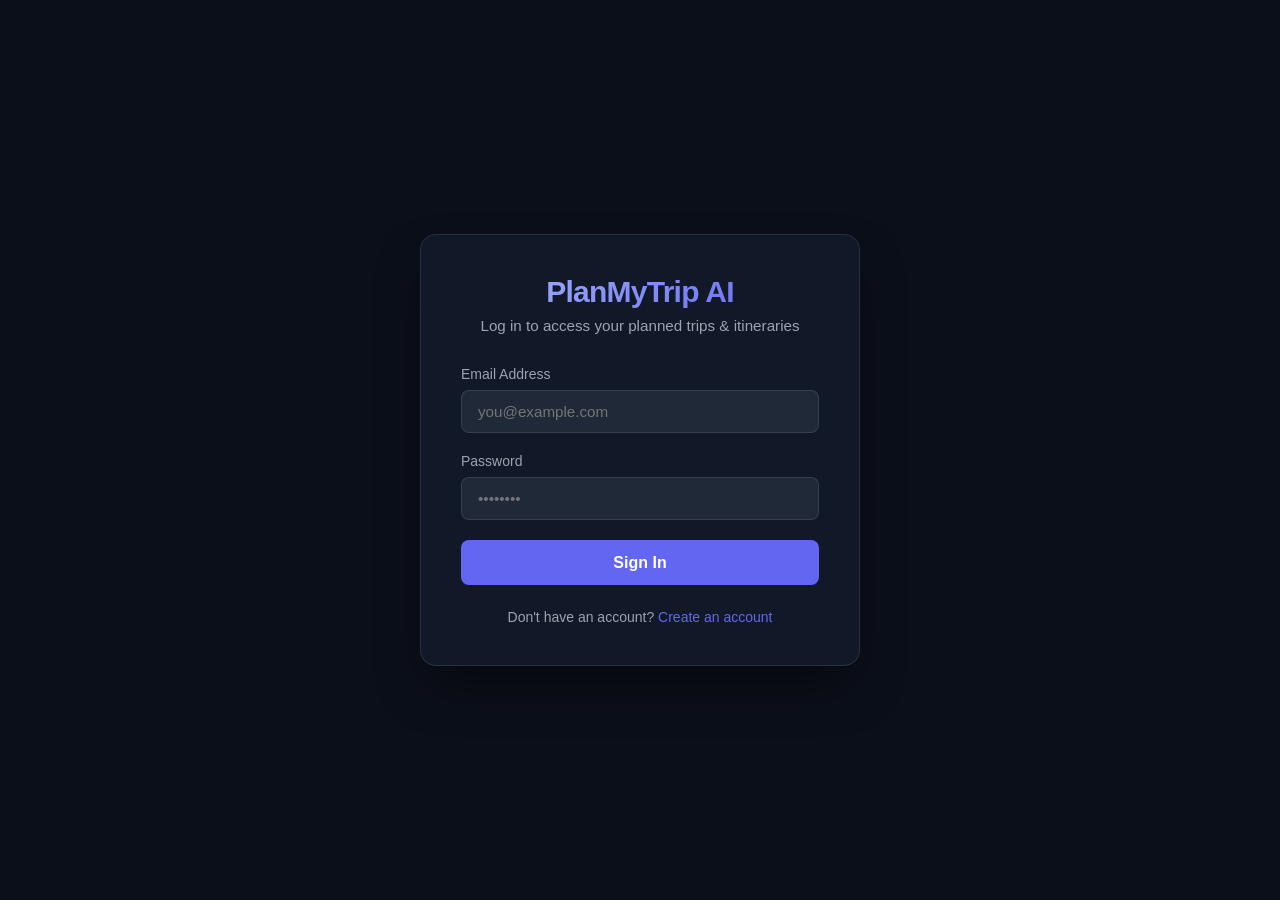
==== frontend/index.html @ e87786c7 "feat: add complete PlanMyTrip AI full stack application (FastAPI backend, multi-agent LangGraph work" ====
<!DOCTYPE html>
<html lang="en">
<head>
  <meta charset="UTF-8">
  <meta name="viewport" content="width=device-width, initial-scale=1.0">
  <title>PlanMyTrip AI — Multi-Agent Travel Planner</title>
  <link rel="stylesheet" href="style.css">
</head>
<body>
  <div class="app-layout">
    <aside class="sidebar">
      <div class="sidebar-header">
        <h2>PlanMyTrip AI</h2>
        <button id="new-trip-btn" class="btn-secondary">+ New Trip</button>
      </div>

      <div id="trips-list" class="trips-list">
      </div>

      <div class="sidebar-footer">
        <span id="user-display" class="user-badge">Loading...</span>
        <button id="logout-btn" class="btn-secondary" style="font-size: 0.75rem;">Logout</button>
      </div>
    </aside>

    <main class="main-content">
      <header style="padding: 1rem 2rem; border-bottom: 1px solid var(--border-color); display: flex; align-items: center; justify-content: space-between;">
        <h3 id="active-trip-title" style="font-size: 1.1rem; font-weight: 600;">Select or create a trip</h3>
        <span style="font-size: 0.85rem; color: var(--text-muted);">Autonomous Multi-Agent Mode</span>
      </header>

      <div id="chat-messages" class="chat-container">
        <div class="message-card message-agent">
          Welcome to <strong>PlanMyTrip AI</strong>. Select a trip from the sidebar or click <strong>+ New Trip</strong> to start planning.
        </div>
      </div>

      <div id="hitl-panel" class="hitl-panel" style="display: none;">
        <div class="hitl-info">
          <h4>Human-in-the-Loop Review Required</h4>
          <p>Review the generated flight, hotel, and activity options above. Click a card to switch choices, or approve the proposal to synthesize the final plan.</p>
        </div>
        <div class="hitl-actions">
          <button id="hitl-approve-btn" class="btn-success">Approve Plan</button>
        </div>
      </div>

      <div class="chat-input-area">
        <input type="text" id="chat-input" placeholder="e.g. Plan a 4-day trip to Paris under $1200 with cultural sights..." autocomplete="off">
        <button id="chat-send-btn" class="btn-primary" style="width: auto;">Send</button>
      </div>
    </main>
  </div>

  <script src="trips.js"></script>
  <script src="app.js"></script>
</body>
</html>
---- frontend/style.css ----
:root {
  --bg-primary: #0b0f19;
  --bg-surface: #111827;
  --bg-elevated: #1f2937;
  --bg-card: rgba(31, 41, 55, 0.7);
  --border-color: rgba(255, 255, 255, 0.1);
  --border-highlight: rgba(99, 102, 241, 0.4);
  --text-primary: #f9fafb;
  --text-secondary: #9ca3af;
  --text-muted: #6b7280;
  --accent-primary: #6366f1;
  --accent-primary-hover: #4f46e5;
  --accent-success: #10b981;
  --accent-warning: #f59e0b;
  --accent-danger: #ef4444;
  --font-sans: -apple-system, BlinkMacSystemFont, "Segoe UI", Roboto, Oxygen, Ubuntu, Cantarell, sans-serif;
}

* {
  box-sizing: border-box;
  margin: 0;
  padding: 0;
}

body {
  font-family: var(--font-sans);
  background-color: var(--bg-primary);
  color: var(--text-primary);
  min-height: 100vh;
  display: flex;
  overflow-x: hidden;
}

a {
  color: var(--accent-primary);
  text-decoration: none;
}

a:hover {
  text-decoration: underline;
}

.auth-container {
  width: 100%;
  max-width: 440px;
  margin: auto;
  padding: 2.5rem;
  background: var(--bg-surface);
  border: 1px solid var(--border-color);
  border-radius: 16px;
  box-shadow: 0 25px 50px -12px rgba(0, 0, 0, 0.5);
}

.auth-header {
  text-align: center;
  margin-bottom: 2rem;
}

.auth-header h1 {
  font-size: 1.875rem;
  font-weight: 700;
  letter-spacing: -0.025em;
  background: linear-gradient(135deg, #a5b4fc, #6366f1);
  -webkit-background-clip: text;
  -webkit-text-fill-color: transparent;
  margin-bottom: 0.5rem;
}

.auth-header p {
  color: var(--text-secondary);
  font-size: 0.95rem;
}

.form-group {
  margin-bottom: 1.25rem;
}

.form-group label {
  display: block;
  font-size: 0.875rem;
  font-weight: 500;
  margin-bottom: 0.5rem;
  color: var(--text-secondary);
}

.form-input {
  width: 100%;
  padding: 0.75rem 1rem;
  background: var(--bg-elevated);
  border: 1px solid var(--border-color);
  border-radius: 8px;
  color: var(--text-primary);
  font-size: 0.95rem;
  transition: all 0.2s;
}

.form-input:focus {
  outline: none;
  border-color: var(--accent-primary);
  box-shadow: 0 0 0 3px rgba(99, 102, 241, 0.25);
}

.btn-primary {
  width: 100%;
  padding: 0.85rem 1.5rem;
  background: var(--accent-primary);
  color: white;
  border: none;
  border-radius: 8px;
  font-size: 1rem;
  font-weight: 600;
  cursor: pointer;
  transition: background 0.2s, transform 0.1s;
}

.btn-primary:hover {
  background: var(--accent-primary-hover);
}

.btn-primary:active {
  transform: scale(0.99);
}

.btn-secondary {
  padding: 0.5rem 1rem;
  background: var(--bg-elevated);
  color: var(--text-primary);
  border: 1px solid var(--border-color);
  border-radius: 6px;
  font-size: 0.875rem;
  font-weight: 500;
  cursor: pointer;
  transition: background 0.2s;
}

.btn-secondary:hover {
  background: rgba(255, 255, 255, 0.1);
}

.btn-success {
  background: var(--accent-success);
  color: white;
  border: none;
  padding: 0.65rem 1.25rem;
  border-radius: 8px;
  font-weight: 600;
  cursor: pointer;
}

.btn-success:hover {
  filter: brightness(1.1);
}

.auth-footer {
  margin-top: 1.5rem;
  text-align: center;
  font-size: 0.875rem;
  color: var(--text-secondary);
}

.error-banner {
  background: rgba(239, 68, 68, 0.15);
  border: 1px solid var(--accent-danger);
  color: #fca5a5;
  padding: 0.75rem 1rem;
  border-radius: 8px;
  font-size: 0.875rem;
  margin-bottom: 1.25rem;
  display: none;
}

.app-layout {
  display: flex;
  width: 100vw;
  height: 100vh;
  overflow: hidden;
}

.sidebar {
  width: 300px;
  background: var(--bg-surface);
  border-right: 1px solid var(--border-color);
  display: flex;
  flex-direction: column;
}

.sidebar-header {
  padding: 1.25rem;
  border-bottom: 1px solid var(--border-color);
  display: flex;
  align-items: center;
  justify-content: space-between;
}

.sidebar-header h2 {
  font-size: 1.2rem;
  font-weight: 700;
  background: linear-gradient(135deg, #a5b4fc, #6366f1);
  -webkit-background-clip: text;
  -webkit-text-fill-color: transparent;
}

.trips-list {
  flex: 1;
  overflow-y: auto;
  padding: 1rem;
  display: flex;
  flex-direction: column;
  gap: 0.5rem;
}

.trip-item {
  padding: 0.85rem 1rem;
  background: var(--bg-elevated);
  border: 1px solid var(--border-color);
  border-radius: 10px;
  cursor: pointer;
  transition: all 0.2s;
}

.trip-item:hover, .trip-item.active {
  border-color: var(--accent-primary);
  background: rgba(99, 102, 241, 0.15);
}

.trip-item-title {
  font-weight: 600;
  font-size: 0.95rem;
  margin-bottom: 0.25rem;
}

.trip-item-meta {
  font-size: 0.8rem;
  color: var(--text-secondary);
}

.sidebar-footer {
  padding: 1rem;
  border-top: 1px solid var(--border-color);
  display: flex;
  align-items: center;
  justify-content: space-between;
}

.user-badge {
  font-size: 0.85rem;
  color: var(--text-secondary);
  white-space: nowrap;
  overflow: hidden;
  text-overflow: ellipsis;
  max-width: 180px;
}

.main-content {
  flex: 1;
  display: flex;
  flex-direction: column;
  background: var(--bg-primary);
  position: relative;
}

.chat-container {
  flex: 1;
  overflow-y: auto;
  padding: 2rem;
  display: flex;
  flex-direction: column;
  gap: 1.5rem;
  scroll-behavior: smooth;
}

.message-card {
  max-width: 80%;
  padding: 1.25rem 1.5rem;
  border-radius: 14px;
  font-size: 0.95rem;
  line-height: 1.6;
}

.message-user {
  align-self: flex-end;
  background: var(--accent-primary);
  color: white;
  border-bottom-right-radius: 4px;
}

.message-agent {
  align-self: flex-start;
  background: var(--bg-surface);
  border: 1px solid var(--border-color);
  color: var(--text-primary);
  border-bottom-left-radius: 4px;
}

.options-grid {
  display: grid;
  grid-template-columns: repeat(auto-fit, minmax(280px, 1fr));
  gap: 1rem;
  margin-top: 1rem;
  width: 100%;
}

.option-card {
  background: var(--bg-elevated);
  border: 1px solid var(--border-color);
  border-radius: 12px;
  padding: 1.25rem;
  display: flex;
  flex-direction: column;
  justify-content: space-between;
  transition: transform 0.2s, border-color 0.2s;
}

.option-card:hover {
  border-color: var(--accent-primary);
  transform: translateY(-2px);
}

.option-title {
  font-size: 1.1rem;
  font-weight: 700;
  margin-bottom: 0.5rem;
}

.option-price {
  font-size: 1.25rem;
  font-weight: 800;
  color: var(--accent-success);
  margin-bottom: 0.5rem;
}

.option-meta {
  font-size: 0.85rem;
  color: var(--text-secondary);
  margin-bottom: 1rem;
  line-height: 1.4;
}

.option-badge {
  display: inline-block;
  font-size: 0.75rem;
  font-weight: 600;
  padding: 0.25rem 0.5rem;
  border-radius: 6px;
  background: rgba(99, 102, 241, 0.2);
  color: #a5b4fc;
  margin-bottom: 0.75rem;
}

.hitl-panel {
  background: rgba(17, 24, 39, 0.95);
  border-top: 2px solid var(--accent-warning);
  padding: 1.5rem 2rem;
  display: flex;
  align-items: center;
  justify-content: space-between;
  gap: 1rem;
}

.hitl-info h4 {
  font-size: 1rem;
  color: var(--accent-warning);
  margin-bottom: 0.25rem;
}

.hitl-info p {
  font-size: 0.875rem;
  color: var(--text-secondary);
}

.hitl-actions {
  display: flex;
  gap: 0.75rem;
}

.chat-input-area {
  padding: 1.25rem 2rem;
  background: var(--bg-surface);
  border-top: 1px solid var(--border-color);
  display: flex;
  gap: 0.75rem;
}

.chat-input-area input {
  flex: 1;
  padding: 0.85rem 1.25rem;
  background: var(--bg-elevated);
  border: 1px solid var(--border-color);
  border-radius: 10px;
  color: var(--text-primary);
  font-size: 1rem;
}

.chat-input-area input:focus {
  outline: none;
  border-color: var(--accent-primary);
}

.chat-input-area button {
  padding: 0.85rem 1.75rem;
}

.markdown-body pre {
  background: var(--bg-primary);
  padding: 1rem;
  border-radius: 8px;
  overflow-x: auto;
  margin: 0.75rem 0;
  font-family: monospace;
}

.markdown-body ul, .markdown-body ol {
  padding-left: 1.5rem;
  margin: 0.5rem 0;
}
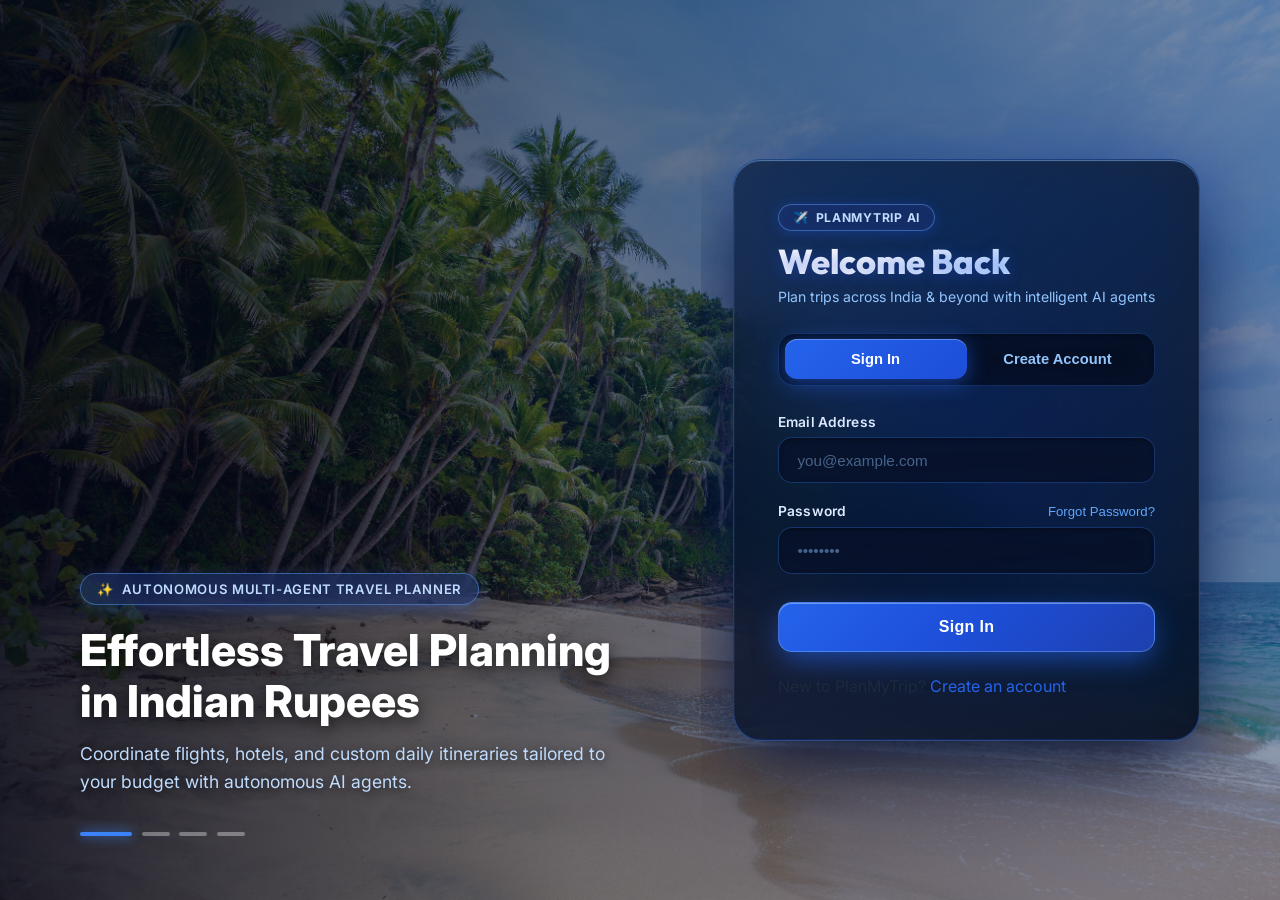
==== commit 19a8d4fa: "Your commit message" ====
--- a/frontend/index.html
+++ b/frontend/index.html
@@ -3,53 +3,324 @@
 <head>
   <meta charset="UTF-8">
   <meta name="viewport" content="width=device-width, initial-scale=1.0">
-  <title>PlanMyTrip AI — Multi-Agent Travel Planner</title>
-  <link rel="stylesheet" href="style.css">
+  <title>PlanMyTrip AI — Multi-Agent Travel Concierge</title>
+  <link rel="preconnect" href="https://fonts.googleapis.com">
+  <link rel="preconnect" href="https://fonts.gstatic.com" crossorigin>
+  <link href="https://fonts.googleapis.com/css2?family=Inter:wght@400;500;600;700&family=Outfit:wght@500;600;700;800&display=swap" rel="stylesheet">
+  <link rel="stylesheet" href="style.css?v=20261004_v6">
 </head>
 <body>
   <div class="app-layout">
     <aside class="sidebar">
-      <div class="sidebar-header">
-        <h2>PlanMyTrip AI</h2>
-        <button id="new-trip-btn" class="btn-secondary">+ New Trip</button>
-      </div>
+      <div class="sidebar-brand">
+        <div class="brand-logo-badge">
+          <svg width="24" height="24" viewBox="0 0 24 24" fill="none" xmlns="http://www.w3.org/2000/svg">
+            <path d="M12 2L14.8 9.2L22 12L14.8 14.8L12 22L9.2 14.8L2 12L9.2 9.2L12 2Z" fill="#38bdf8"/>
+            <circle cx="12" cy="12" r="2.5" fill="#ffffff"/>
+          </svg>
+        </div>
+        <div class="brand-text-block">
+          <div class="brand-title">PlanMyTrip AI</div>
+          <div class="brand-tagline">Your AI Travel Concierge</div>
+        </div>
+      </div>
+
+      <div class="sidebar-action-wrap">
+        <button id="new-trip-btn" class="btn-new-trip">
+          <span class="btn-plus-icon">+</span> New Trip
+        </button>
+      </div>
+
+      <nav class="sidebar-nav">
+        <a href="#" class="nav-item active" id="nav-home">
+          <svg width="18" height="18" viewBox="0 0 24 24" fill="none" stroke="currentColor" stroke-width="2" stroke-linecap="round" stroke-linejoin="round">
+            <path d="M3 9l9-7 9 7v11a2 2 0 0 1-2 2H5a2 2 0 0 1-2-2z"></path>
+            <polyline points="9 22 9 12 15 12 15 22"></polyline>
+          </svg>
+          <span>Home</span>
+        </a>
+        <a href="#" class="nav-item" id="nav-trips">
+          <svg width="18" height="18" viewBox="0 0 24 24" fill="none" stroke="currentColor" stroke-width="2" stroke-linecap="round" stroke-linejoin="round">
+            <rect x="2" y="7" width="20" height="14" rx="2" ry="2"></rect>
+            <path d="M16 21V5a2 2 0 0 0-2-2h-4a2 2 0 0 0-2 2v16"></path>
+          </svg>
+          <span>My Trips</span>
+        </a>
+        <a href="#" class="nav-item" id="nav-explore">
+          <svg width="18" height="18" viewBox="0 0 24 24" fill="none" stroke="currentColor" stroke-width="2" stroke-linecap="round" stroke-linejoin="round">
+            <circle cx="12" cy="12" r="10"></circle>
+            <polygon points="16.24 7.76 14.12 14.12 7.76 16.24 9.88 9.88 16.24 7.76"></polygon>
+          </svg>
+          <span>Explore</span>
+        </a>
+        <a href="#" class="nav-item" id="nav-guides">
+          <svg width="18" height="18" viewBox="0 0 24 24" fill="none" stroke="currentColor" stroke-width="2" stroke-linecap="round" stroke-linejoin="round">
+            <path d="M2 3h6a4 4 0 0 1 4 4v14a3 3 0 0 0-3-3H2z"></path>
+            <path d="M22 3h-6a4 4 0 0 0-4 4v14a3 3 0 0 1 3-3h7z"></path>
+          </svg>
+          <span>Travel Guides</span>
+        </a>
+      </nav>
+
+      <div class="sidebar-section-header">RECENT TRIPS</div>
 
       <div id="trips-list" class="trips-list">
       </div>
 
       <div class="sidebar-footer">
-        <span id="user-display" class="user-badge">Loading...</span>
-        <button id="logout-btn" class="btn-secondary" style="font-size: 0.75rem;">Logout</button>
+        <div class="user-profile-row">
+          <div class="user-avatar-circle" id="user-avatar-circle">J</div>
+          <div class="user-info-text">
+            <div class="user-name" id="user-display">Jaywardhan</div>
+            <div class="user-role">Traveler</div>
+          </div>
+          <button id="logout-btn" class="settings-btn" title="Logout / Settings">
+            <svg width="18" height="18" viewBox="0 0 24 24" fill="none" stroke="currentColor" stroke-width="2" stroke-linecap="round" stroke-linejoin="round">
+              <circle cx="12" cy="12" r="3"></circle>
+              <path d="M19.4 15a1.65 1.65 0 0 0 .33 1.82l.06.06a2 2 0 0 1 0 2.83 2 2 0 0 1-2.83 0l-.06-.06a1.65 1.65 0 0 0-1.82-.33 1.65 1.65 0 0 0-1 1.51V21a2 2 0 0 1-2 2 2 2 0 0 1-2-2v-.09A1.65 1.65 0 0 0 9 19.4a1.65 1.65 0 0 0-1.82.33l-.06.06a2 2 0 0 1-2.83 0 2 2 0 0 1 0-2.83l.06-.06a1.65 1.65 0 0 0 .33-1.82 1.65 1.65 0 0 0-1.51-1H3a2 2 0 0 1-2-2 2 2 0 0 1 2-2h.09A1.65 1.65 0 0 0 4.6 9a1.65 1.65 0 0 0-.33-1.82l-.06-.06a2 2 0 0 1 0-2.83 2 2 0 0 1 2.83 0l.06.06a1.65 1.65 0 0 0 1.82.33H9a1.65 1.65 0 0 0 1-1.51V3a2 2 0 0 1 2-2 2 2 0 0 1 2 2v.09a1.65 1.65 0 0 0 1 1.51 1.65 1.65 0 0 0 1.82-.33l.06-.06a2 2 0 0 1 2.83 0 2 2 0 0 1 0 2.83l-.06.06a1.65 1.65 0 0 0-.33 1.82V9a1.65 1.65 0 0 0 1.51 1H21a2 2 0 0 1 2 2 2 2 0 0 1-2 2h-.09a1.65 1.65 0 0 0-1.51 1z"></path>
+            </svg>
+          </button>
+        </div>
       </div>
     </aside>
 
     <main class="main-content">
-      <header style="padding: 1rem 2rem; border-bottom: 1px solid var(--border-color); display: flex; align-items: center; justify-content: space-between;">
-        <h3 id="active-trip-title" style="font-size: 1.1rem; font-weight: 600;">Select or create a trip</h3>
-        <span style="font-size: 0.85rem; color: var(--text-muted);">Autonomous Multi-Agent Mode</span>
-      </header>
-
-      <div id="chat-messages" class="chat-container">
-        <div class="message-card message-agent">
-          Welcome to <strong>PlanMyTrip AI</strong>. Select a trip from the sidebar or click <strong>+ New Trip</strong> to start planning.
-        </div>
-      </div>
-
-      <div id="hitl-panel" class="hitl-panel" style="display: none;">
-        <div class="hitl-info">
-          <h4>Human-in-the-Loop Review Required</h4>
-          <p>Review the generated flight, hotel, and activity options above. Click a card to switch choices, or approve the proposal to synthesize the final plan.</p>
-        </div>
-        <div class="hitl-actions">
-          <button id="hitl-approve-btn" class="btn-success">Approve Plan</button>
-        </div>
-      </div>
-
-      <div class="chat-input-area">
-        <input type="text" id="chat-input" placeholder="e.g. Plan a 4-day trip to Paris under $1200 with cultural sights..." autocomplete="off">
-        <button id="chat-send-btn" class="btn-primary" style="width: auto;">Send</button>
+      <div class="main-scroll-area" id="main-scroll-area">
+        <section class="hero-showcase">
+          <div class="hero-showcase-bg"></div>
+          <div class="hero-showcase-content">
+            <div class="hero-ai-badge">
+              <span class="sparkle-icon">✨</span> AI Powered Travel Planning
+            </div>
+            <h1 class="hero-headline">
+              Discover Amazing Places<br>with <span class="hero-headline-accent">PlanMyTrip AI</span>
+            </h1>
+            <p class="hero-subheadline">
+              Your personal AI travel agent to plan flights, hotels, itineraries and more — all in one place.
+            </p>
+            <div class="hero-cards-deck">
+              <div class="hero-cards-track" id="hero-cards-track">
+                <div class="dest-card">
+                  <img src="assets/Japan.jpg?v=20261004" alt="Japan" class="dest-card-bg" loading="eager" decoding="async">
+                  <div class="dest-card-overlay">
+                    <div class="dest-card-title">Japan</div>
+                    <div class="dest-card-subtitle">Culture &amp; Mt Fuji</div>
+                  </div>
+                </div>
+                <div class="dest-card">
+                  <img src="assets/kerala.jpg?v=20261004" alt="Kerala" class="dest-card-bg" loading="eager" decoding="async">
+                  <div class="dest-card-overlay">
+                    <div class="dest-card-title">Kerala</div>
+                    <div class="dest-card-subtitle">Heritage &amp; Festivals</div>
+                  </div>
+                </div>
+                <div class="dest-card">
+                  <img src="assets/Simila.jpg?v=20261004" alt="Shimla" class="dest-card-bg" loading="eager" decoding="async">
+                  <div class="dest-card-overlay">
+                    <div class="dest-card-title">Shimla</div>
+                    <div class="dest-card-subtitle">Hills &amp; Heritage</div>
+                  </div>
+                </div>
+                <div class="dest-card">
+                  <img src="assets/Philippines.jpg?v=20261004" alt="Philippines" class="dest-card-bg" loading="eager" decoding="async">
+                  <div class="dest-card-overlay">
+                    <div class="dest-card-title">Philippines</div>
+                    <div class="dest-card-subtitle">Islands &amp; Beaches</div>
+                  </div>
+                </div>
+                <div class="dest-card">
+                  <img src="assets/Edinburgh.jpg?v=20261004" alt="Edinburgh" class="dest-card-bg" loading="eager" decoding="async">
+                  <div class="dest-card-overlay">
+                    <div class="dest-card-title">Edinburgh</div>
+                    <div class="dest-card-subtitle">Castles &amp; Old Town</div>
+                  </div>
+                </div>
+                <div class="dest-card">
+                  <img src="assets/Bali.jpg?v=20261004" alt="Bali" class="dest-card-bg" loading="eager" decoding="async">
+                  <div class="dest-card-overlay">
+                    <div class="dest-card-title">Bali</div>
+                    <div class="dest-card-subtitle">Culture &amp; Adventure</div>
+                  </div>
+                </div>
+                <div class="dest-card">
+                  <img src="assets/France.jpg?v=20261004" alt="France" class="dest-card-bg" loading="eager" decoding="async">
+                  <div class="dest-card-overlay">
+                    <div class="dest-card-title">France</div>
+                    <div class="dest-card-subtitle">Romance &amp; Art</div>
+                  </div>
+                </div>
+              </div>
+            </div>
+          </div>
+        </section>
+
+        <div id="chat-messages" class="chat-container">
+          <div class="message-user-wrap">
+            <div class="message-bubble message-user-bubble">
+              Plan a 5 day trip to Goa for 2 people in December. I want beach, good hotels and sightseeing.
+              <div class="message-time">10:24 AM</div>
+            </div>
+            <div class="chat-user-avatar">
+              <span id="chat-user-initial">J</span>
+            </div>
+          </div>
+
+          <div class="message-agent-wrap">
+            <div class="chat-agent-avatar">
+              <svg width="18" height="18" viewBox="0 0 24 24" fill="none" xmlns="http://www.w3.org/2000/svg">
+                <path d="M12 2L14.8 9.2L22 12L14.8 14.8L12 22L9.2 14.8L2 12L9.2 9.2L12 2Z" fill="#38bdf8"/>
+                <circle cx="12" cy="12" r="2.5" fill="#ffffff"/>
+              </svg>
+            </div>
+            <div class="message-bubble message-agent-bubble">
+              <div class="agent-lead-text">
+                Great! I'll plan a 5-day trip for 2 people. Let me search for the best flights, hotels, weather and create a complete itinerary for you.
+              </div>
+              <div class="agent-checklist-box">
+                <div class="checklist-item done">
+                  <div class="check-icon-circle check-done">✔</div>
+                  <span>Analyzing your request</span>
+                </div>
+                <div class="checklist-item done">
+                  <div class="check-icon-circle check-done">✔</div>
+                  <span>Searching flights</span>
+                </div>
+                <div class="checklist-item active">
+                  <div class="check-icon-circle check-active"></div>
+                  <span>Finding hotels</span>
+                </div>
+                <div class="checklist-item pending">
+                  <div class="check-icon-circle check-pending"></div>
+                  <span>Checking weather &amp; best places</span>
+                </div>
+                <div class="checklist-item pending">
+                  <div class="check-icon-circle check-pending"></div>
+                  <span>Creating day-wise itinerary</span>
+                </div>
+              </div>
+            </div>
+          </div>
+        </div>
+
+        <div id="hitl-panel" class="hitl-panel" style="display: none;">
+          <div class="hitl-info">
+            <h4>Human-in-the-Loop Review Required</h4>
+            <p>Review the generated flight, hotel, and activity options above. Click a card to switch choices, or approve the proposal to synthesize the final plan.</p>
+          </div>
+          <div class="hitl-actions">
+            <button id="hitl-approve-btn" class="btn-success">Approve Plan</button>
+          </div>
+        </div>
+
+
+      </div>
+
+      <div class="bottom-input-container">
+        <div class="capsule-input-box">
+          <button type="button" class="btn-capsule-attach" title="Attach file or reference">
+            <svg width="20" height="20" viewBox="0 0 24 24" fill="none" stroke="currentColor" stroke-width="2" stroke-linecap="round" stroke-linejoin="round">
+              <path d="M21.44 11.05l-9.19 9.19a6 6 0 0 1-8.49-8.49l9.19-9.19a4 4 0 0 1 5.66 5.66l-9.2 9.19a2 2 0 0 1-2.83-2.83l8.49-8.48"></path>
+            </svg>
+          </button>
+          <input type="text" id="chat-input" class="capsule-text-input" placeholder="Ask me to plan a trip, compare destinations, or find best flights..." autocomplete="off">
+          <button type="button" id="chat-send-btn" class="btn-capsule-send" title="Send message">
+            <svg width="18" height="18" viewBox="0 0 24 24" fill="none" stroke="currentColor" stroke-width="2.5" stroke-linecap="round" stroke-linejoin="round">
+              <line x1="22" y1="2" x2="11" y2="13"></line>
+              <polygon points="22 2 15 22 11 13 2 9 22 2"></polygon>
+            </svg>
+          </button>
+        </div>
+
+        <div class="prompt-pills-row">
+          <button type="button" class="prompt-pill" onclick="applyQuickPrompt('Best time to visit Japan?')">Best time to visit Japan?</button>
+          <button type="button" class="prompt-pill" onclick="applyQuickPrompt('Plan budget trip to Shimla')">Plan budget trip to Shimla</button>
+          <button type="button" class="prompt-pill" onclick="applyQuickPrompt('Explore Kerala heritage and backwaters')">Explore Kerala heritage &amp; backwaters</button>
+          <button type="button" class="prompt-pill" onclick="applyQuickPrompt('Island hopping in Philippines')">Island hopping in Philippines</button>
+        </div>
       </div>
     </main>
+  </div>
+
+  <div id="new-trip-modal" class="modal-backdrop" style="display: none;">
+    <div class="modal-card">
+      <div class="modal-header">
+        <h3>Create New Trip</h3>
+        <button class="modal-close-btn" id="close-new-trip-modal">&times;</button>
+      </div>
+      <form id="new-trip-form">
+        <div class="form-group">
+          <label for="new-trip-title">Trip Title</label>
+          <input type="text" id="new-trip-title" class="form-input" placeholder="e.g. Goa Beach Vacation" required>
+        </div>
+        <div class="form-row">
+          <div class="form-group">
+            <label for="new-trip-departure">1. Departing Station / City</label>
+            <input type="text" id="new-trip-departure" class="form-input" placeholder="e.g. Delhi (DEL)" value="Delhi (DEL)" required>
+          </div>
+          <div class="form-group">
+            <label for="new-trip-destination">2. Destination</label>
+            <input type="text" id="new-trip-destination" class="form-input" placeholder="e.g. Goa, Mumbai, Tokyo" required>
+          </div>
+        </div>
+        <div class="form-row">
+          <div class="form-group">
+            <label for="new-trip-start-date">3. Start Date</label>
+            <input type="date" id="new-trip-start-date" class="form-input" required>
+          </div>
+          <div class="form-group">
+            <label for="new-trip-end-date">4. End Date</label>
+            <input type="date" id="new-trip-end-date" class="form-input" required>
+          </div>
+        </div>
+        <div class="form-group">
+          <label for="new-trip-budget">5. Budget (in INR / ₹)</label>
+          <input type="text" id="new-trip-budget" class="form-input" placeholder="e.g. 2 lakhs, 5 lakhs, 1.5L, 50000" value="2 lakhs" required>
+        </div>
+        <div class="modal-actions">
+          <button type="button" class="btn-secondary" id="cancel-new-trip-btn">Cancel</button>
+          <button type="submit" class="btn-primary" style="width: auto;">Create Trip</button>
+        </div>
+      </form>
+    </div>
+  </div>
+
+  <div id="edit-intake-modal" class="modal-backdrop" style="display: none;">
+    <div class="modal-card">
+      <div class="modal-header">
+        <h3>Edit Trip Parameters</h3>
+        <button class="modal-close-btn" id="close-edit-intake-modal">&times;</button>
+      </div>
+      <form id="edit-intake-form">
+        <div class="form-row">
+          <div class="form-group">
+            <label for="edit-intake-departure">Departing Station / City</label>
+            <input type="text" id="edit-intake-departure" class="form-input" required>
+          </div>
+          <div class="form-group">
+            <label for="edit-intake-destination">Destination</label>
+            <input type="text" id="edit-intake-destination" class="form-input" required>
+          </div>
+        </div>
+        <div class="form-row">
+          <div class="form-group">
+            <label for="edit-intake-start-date">Start Date</label>
+            <input type="date" id="edit-intake-start-date" class="form-input">
+          </div>
+          <div class="form-group">
+            <label for="edit-intake-end-date">End Date</label>
+            <input type="date" id="edit-intake-end-date" class="form-input">
+          </div>
+        </div>
+        <div class="form-group">
+          <label for="edit-intake-budget">Budget (in INR / ₹)</label>
+          <input type="text" id="edit-intake-budget" class="form-input" required>
+        </div>
+        <div class="modal-actions">
+          <button type="button" class="btn-secondary" id="cancel-edit-intake-btn">Cancel</button>
+          <button type="submit" class="btn-primary" style="width: auto;">Save Changes</button>
+        </div>
+      </form>
+    </div>
   </div>
 
   <script src="trips.js"></script>
--- a/frontend/style.css
+++ b/frontend/style.css
@@ -8,12 +8,13 @@
   --text-primary: #f9fafb;
   --text-secondary: #9ca3af;
   --text-muted: #6b7280;
-  --accent-primary: #6366f1;
-  --accent-primary-hover: #4f46e5;
+  --accent-primary: #2563eb;
+  --accent-primary-hover: #1d4ed8;
   --accent-success: #10b981;
   --accent-warning: #f59e0b;
   --accent-danger: #ef4444;
-  --font-sans: -apple-system, BlinkMacSystemFont, "Segoe UI", Roboto, Oxygen, Ubuntu, Cantarell, sans-serif;
+  --font-sans: 'Inter', -apple-system, BlinkMacSystemFont, "Segoe UI", Roboto, sans-serif;
+  --font-heading: 'Outfit', sans-serif;
 }
 
 * {
@@ -22,13 +23,26 @@
   padding: 0;
 }
 
+html, body {
+  max-width: 100%;
+  overflow-x: hidden !important;
+  scrollbar-width: none;
+  -ms-overflow-style: none;
+}
+
+html::-webkit-scrollbar, body::-webkit-scrollbar {
+  display: none;
+  width: 0;
+  height: 0;
+}
+
 body {
   font-family: var(--font-sans);
-  background-color: var(--bg-primary);
-  color: var(--text-primary);
+  background-color: #f8fafc;
+  color: #1e293b;
   min-height: 100vh;
   display: flex;
-  overflow-x: hidden;
+  overflow-x: hidden !important;
 }
 
 a {
@@ -40,101 +54,995 @@
   text-decoration: underline;
 }
 
-.auth-container {
-  width: 100%;
-  max-width: 440px;
-  margin: auto;
-  padding: 2.5rem;
-  background: var(--bg-surface);
-  border: 1px solid var(--border-color);
-  border-radius: 16px;
-  box-shadow: 0 25px 50px -12px rgba(0, 0, 0, 0.5);
-}
-
-.auth-header {
-  text-align: center;
-  margin-bottom: 2rem;
-}
-
-.auth-header h1 {
-  font-size: 1.875rem;
+.app-layout {
+  display: flex;
+  width: 100vw;
+  height: 100vh;
+  overflow: hidden;
+  background: #f8fafc;
+}
+
+.sidebar {
+  width: 260px;
+  min-width: 260px;
+  background: #070c18;
+  border-right: 1px solid rgba(255, 255, 255, 0.07);
+  display: flex;
+  flex-direction: column;
+  height: 100vh;
+  overflow: hidden;
+  z-index: 10;
+}
+
+.sidebar-brand {
+  display: flex;
+  align-items: center;
+  gap: 0.75rem;
+  padding: 1.25rem 1.25rem 1rem 1.25rem;
+}
+
+.brand-logo-badge {
+  width: 38px;
+  height: 38px;
+  border-radius: 50%;
+  background: #0b1528;
+  border: 1px solid rgba(56, 189, 248, 0.35);
+  display: flex;
+  align-items: center;
+  justify-content: center;
+  box-shadow: 0 0 15px rgba(56, 189, 248, 0.25);
+  flex-shrink: 0;
+}
+
+.brand-text-block {
+  display: flex;
+  flex-direction: column;
+}
+
+.brand-title {
+  font-family: var(--font-heading);
+  font-size: 1.15rem;
+  font-weight: 800;
+  color: #ffffff;
+  letter-spacing: -0.01em;
+  line-height: 1.2;
+}
+
+.brand-tagline {
+  font-size: 0.72rem;
+  color: #94a3b8;
+  font-weight: 500;
+}
+
+.sidebar-action-wrap {
+  padding: 0 1.25rem 1rem 1.25rem;
+}
+
+.btn-new-trip {
+  width: 100%;
+  display: flex;
+  align-items: center;
+  justify-content: center;
+  gap: 0.5rem;
+  background: linear-gradient(135deg, #2563eb 0%, #3b82f6 100%);
+  color: #ffffff;
+  border: none;
+  border-radius: 9999px;
+  padding: 0.75rem 1.25rem;
+  font-size: 0.92rem;
   font-weight: 700;
-  letter-spacing: -0.025em;
-  background: linear-gradient(135deg, #a5b4fc, #6366f1);
-  -webkit-background-clip: text;
-  -webkit-text-fill-color: transparent;
+  cursor: pointer;
+  transition: all 0.2s cubic-bezier(0.4, 0, 0.2, 1);
+  box-shadow: 0 4px 15px rgba(37, 99, 235, 0.4);
+}
+
+.btn-new-trip:hover {
+  filter: brightness(1.1);
+  transform: translateY(-1px);
+  box-shadow: 0 6px 20px rgba(37, 99, 235, 0.6);
+}
+
+.btn-plus-icon {
+  font-size: 1.1rem;
+  line-height: 1;
+  font-weight: 800;
+}
+
+.sidebar-nav {
+  display: flex;
+  flex-direction: column;
+  gap: 0.25rem;
+  padding: 0 0.85rem 1rem 0.85rem;
+}
+
+.nav-item {
+  display: flex;
+  align-items: center;
+  gap: 0.85rem;
+  padding: 0.65rem 0.85rem;
+  border-radius: 10px;
+  color: #94a3b8;
+  text-decoration: none;
+  font-size: 0.88rem;
+  font-weight: 500;
+  transition: all 0.2s ease;
+}
+
+.nav-item:hover {
+  background: rgba(255, 255, 255, 0.05);
+  color: #f1f5f9;
+  text-decoration: none;
+}
+
+.nav-item.active {
+  background: #111a2e;
+  color: #ffffff;
+  font-weight: 600;
+  box-shadow: inset 0 1px 0 rgba(255, 255, 255, 0.08);
+}
+
+.sidebar-section-header {
+  padding: 0.75rem 1.25rem 0.5rem 1.25rem;
+  font-size: 0.7rem;
+  font-weight: 700;
+  color: #64748b;
+  letter-spacing: 0.08em;
+  text-transform: uppercase;
+}
+
+.trips-list {
+  flex: 1;
+  overflow-y: auto;
+  padding: 0.25rem 0.85rem;
+  display: flex;
+  flex-direction: column;
+  gap: 0.4rem;
+  scrollbar-width: none;
+}
+
+.trips-list::-webkit-scrollbar {
+  display: none;
+}
+
+.trip-item {
+  display: flex;
+  align-items: center;
+  gap: 0.75rem;
+  padding: 0.55rem 0.65rem;
+  border-radius: 10px;
+  background: transparent;
+  cursor: pointer;
+  transition: all 0.2s ease;
+  border: 1px solid transparent;
+}
+
+.trip-item:hover {
+  background: rgba(255, 255, 255, 0.05);
+  border-color: rgba(255, 255, 255, 0.08);
+}
+
+.trip-item.active {
+  background: #0f1c35;
+  border-color: rgba(56, 189, 248, 0.4);
+  box-shadow: 0 0 12px rgba(37, 99, 235, 0.2);
+}
+
+.trip-thumb-img {
+  width: 38px;
+  height: 38px;
+  border-radius: 8px;
+  object-fit: cover;
+  flex-shrink: 0;
+  box-shadow: 0 2px 6px rgba(0, 0, 0, 0.3);
+}
+
+.trip-details-block {
+  display: flex;
+  flex-direction: column;
+  overflow: hidden;
+  flex: 1;
+}
+
+.trip-item-title {
+  font-size: 0.85rem;
+  font-weight: 600;
+  color: #ffffff;
+  white-space: nowrap;
+  overflow: hidden;
+  text-overflow: ellipsis;
+}
+
+.trip-item-meta {
+  font-size: 0.72rem;
+  color: #94a3b8;
+  margin-top: 2px;
+}
+
+.sidebar-footer {
+  padding: 0.85rem 1.15rem;
+  border-top: 1px solid rgba(255, 255, 255, 0.08);
+  background: #060a14;
+}
+
+.user-profile-row {
+  display: flex;
+  align-items: center;
+  gap: 0.75rem;
+}
+
+.user-avatar-circle {
+  width: 36px;
+  height: 36px;
+  border-radius: 50%;
+  background: #2563eb;
+  color: #ffffff;
+  font-weight: 700;
+  font-size: 0.95rem;
+  display: flex;
+  align-items: center;
+  justify-content: center;
+  flex-shrink: 0;
+  box-shadow: 0 2px 8px rgba(37, 99, 235, 0.4);
+}
+
+.user-info-text {
+  flex: 1;
+  overflow: hidden;
+}
+
+.user-name {
+  font-size: 0.85rem;
+  font-weight: 600;
+  color: #ffffff;
+  white-space: nowrap;
+  overflow: hidden;
+  text-overflow: ellipsis;
+}
+
+.user-role {
+  font-size: 0.72rem;
+  color: #94a3b8;
+}
+
+.settings-btn {
+  background: transparent;
+  border: none;
+  color: #64748b;
+  cursor: pointer;
+  padding: 0.4rem;
+  border-radius: 6px;
+  display: flex;
+  align-items: center;
+  justify-content: center;
+  transition: color 0.2s;
+}
+
+.settings-btn:hover {
+  color: #ffffff;
+}
+
+.main-content {
+  flex: 1;
+  display: flex;
+  flex-direction: column;
+  height: 100vh;
+  overflow: hidden;
+  position: relative;
+  background: #f8fafc;
+}
+
+.main-scroll-area {
+  flex: 1;
+  overflow-y: auto;
+  overflow-x: hidden;
+  padding-bottom: 140px;
+  -webkit-overflow-scrolling: touch;
+}
+
+.hero-showcase {
+  position: relative;
+  width: 100%;
+  border-radius: 0 0 24px 24px;
+  overflow: hidden;
+  min-height: 440px;
+  display: flex;
+  align-items: flex-end;
+  background-image: url('assets/Goa.jpg?v=20261004_v2');
+  background-size: cover;
+  background-position: center 30%;
+  box-shadow: 0 10px 30px rgba(0, 0, 0, 0.15);
+}
+
+.hero-showcase-bg {
+  position: absolute;
+  top: 0;
+  left: 0;
+  right: 0;
+  bottom: 0;
+  background: linear-gradient(180deg, rgba(6, 12, 26, 0.65) 0%, rgba(6, 12, 26, 0.38) 40%, rgba(4, 9, 20, 0.88) 100%);
+  pointer-events: none;
+}
+
+.hero-showcase-content {
+  position: relative;
+  z-index: 2;
+  width: 100%;
+  padding: 2.25rem 2.25rem 1.75rem 2.25rem;
+}
+
+.hero-ai-badge {
+  display: inline-flex;
+  align-items: center;
+  gap: 0.4rem;
+  padding: 0.35rem 0.85rem;
+  border-radius: 9999px;
+  background: rgba(15, 23, 42, 0.65);
+  border: 1px solid rgba(255, 255, 255, 0.2);
+  backdrop-filter: blur(10px);
+  color: #f1f5f9;
+  font-size: 0.78rem;
+  font-weight: 600;
+  margin-bottom: 0.85rem;
+}
+
+.hero-headline {
+  font-family: var(--font-heading);
+  font-size: 2.35rem;
+  font-weight: 800;
+  color: #ffffff;
+  line-height: 1.15;
+  margin-bottom: 0.65rem;
+  text-shadow: 0 2px 10px rgba(0, 0, 0, 0.5);
+}
+
+.hero-headline-accent {
+  color: #38bdf8;
+}
+
+.hero-subheadline {
+  font-size: 0.95rem;
+  color: #e2e8f0;
+  max-width: 600px;
+  margin-bottom: 1.5rem;
+  text-shadow: 0 1px 4px rgba(0, 0, 0, 0.6);
+  line-height: 1.5;
+}
+
+.hero-cards-deck {
+  width: 100%;
+  overflow: hidden;
+  padding: 8px 0;
+  position: relative;
+}
+
+.hero-cards-track {
+  display: flex;
+  width: max-content;
+  will-change: transform;
+  transform: translate3d(0, 0, 0);
+  backface-visibility: hidden;
+  animation: cardsRotate 40s linear infinite;
+}
+
+.hero-cards-deck:hover .hero-cards-track {
+  animation-play-state: paused;
+}
+
+@keyframes cardsRotate {
+  0% { transform: translate3d(0, 0, 0); }
+  100% { transform: translate3d(-50%, 0, 0); }
+}
+
+.dest-card {
+  position: relative;
+  flex: 0 0 auto;
+  width: 200px;
+  margin-right: 1rem;
+  border-radius: 14px;
+  overflow: hidden;
+  aspect-ratio: 168 / 140;
+  cursor: default;
+  contain: layout paint;
+  transform: translateZ(0);
+  backface-visibility: hidden;
+  transition: transform 0.25s cubic-bezier(0.4, 0, 0.2, 1), border-color 0.25s ease, box-shadow 0.25s ease;
+  box-shadow: 0 6px 16px rgba(0, 0, 0, 0.35);
+  border: 1px solid rgba(255, 255, 255, 0.18);
+}
+
+.dest-card:hover {
+  transform: translate3d(0, -5px, 0) scale(1.03);
+  border-color: rgba(56, 189, 248, 0.85);
+  box-shadow: 0 14px 28px rgba(0, 0, 0, 0.5), 0 0 18px rgba(56, 189, 248, 0.4);
+}
+
+.dest-card-bg {
+  width: 100%;
+  height: 100%;
+  object-fit: cover;
+  display: block;
+  transition: transform 0.4s ease;
+}
+
+.dest-card:hover .dest-card-bg {
+  transform: scale(1.08);
+}
+
+.dest-card-overlay {
+  position: absolute;
+  bottom: 0;
+  left: 0;
+  right: 0;
+  padding: 1.5rem 0.85rem 0.65rem 0.85rem;
+  background: linear-gradient(180deg, transparent 0%, rgba(0, 0, 0, 0.88) 85%);
+  display: flex;
+  flex-direction: column;
+}
+
+.dest-card-title {
+  font-family: var(--font-heading);
+  font-size: 0.95rem;
+  font-weight: 700;
+  color: #ffffff;
+  line-height: 1.2;
+}
+
+.dest-card-subtitle {
+  font-size: 0.72rem;
+  color: #cbd5e1;
+}
+
+.intake-banner {
+  margin: 1.25rem 2rem 0 2rem;
+  background: #ffffff;
+  border: 1px solid #e2e8f0;
+  border-radius: 12px;
+  padding: 0.75rem 1.25rem;
+  display: flex;
+  align-items: center;
+  justify-content: space-between;
+  gap: 1rem;
+  box-shadow: 0 2px 8px rgba(0, 0, 0, 0.04);
+  flex-wrap: wrap;
+}
+
+.intake-details {
+  display: flex;
+  align-items: center;
+  gap: 0.75rem;
+  flex-wrap: wrap;
+}
+
+.intake-chip {
+  background: #f1f5f9;
+  border: 1px solid #e2e8f0;
+  padding: 0.35rem 0.75rem;
+  border-radius: 20px;
+  font-size: 0.82rem;
+  color: #1e293b;
+  display: flex;
+  align-items: center;
+  gap: 0.35rem;
+}
+
+.chip-label {
+  color: #64748b;
+  font-weight: 500;
+}
+
+.btn-edit-intake {
+  background: #f8fafc;
+  border: 1px solid #cbd5e1;
+  color: #334155;
+  font-size: 0.8rem;
+  font-weight: 600;
+  padding: 0.4rem 0.85rem;
+  border-radius: 8px;
+  cursor: pointer;
+  transition: all 0.2s;
+}
+
+.btn-edit-intake:hover {
+  background: #f1f5f9;
+  border-color: #94a3b8;
+}
+
+.chat-container {
+  padding: 1.5rem 2rem;
+  display: flex;
+  flex-direction: column;
+  gap: 1.5rem;
+}
+
+.message-user-wrap {
+  display: flex;
+  align-items: flex-end;
+  justify-content: flex-end;
+  gap: 0.75rem;
+  width: 100%;
+}
+
+.message-user-bubble {
+  background: #2563eb;
+  color: #ffffff;
+  border-radius: 18px 18px 4px 18px;
+  padding: 1rem 1.25rem;
+  max-width: 580px;
+  font-size: 0.92rem;
+  line-height: 1.5;
+  box-shadow: 0 4px 14px rgba(37, 99, 235, 0.25);
+  position: relative;
+}
+
+.message-time {
+  font-size: 0.7rem;
+  color: rgba(255, 255, 255, 0.75);
+  text-align: right;
+  margin-top: 0.4rem;
+}
+
+.chat-user-avatar {
+  width: 34px;
+  height: 34px;
+  border-radius: 50%;
+  background: #dbeafe;
+  border: 2px solid #2563eb;
+  color: #1e40af;
+  font-weight: 700;
+  font-size: 0.85rem;
+  display: flex;
+  align-items: center;
+  justify-content: center;
+  flex-shrink: 0;
+  box-shadow: 0 2px 6px rgba(0, 0, 0, 0.1);
+}
+
+.message-agent-wrap {
+  display: flex;
+  align-items: flex-start;
+  justify-content: flex-start;
+  gap: 0.75rem;
+  width: 100%;
+}
+
+.chat-agent-avatar {
+  width: 36px;
+  height: 36px;
+  border-radius: 50%;
+  background: #0b1528;
+  border: 1px solid rgba(56, 189, 248, 0.4);
+  display: flex;
+  align-items: center;
+  justify-content: center;
+  flex-shrink: 0;
+  box-shadow: 0 2px 8px rgba(37, 99, 235, 0.2);
+}
+
+.message-agent-bubble {
+  background: #ffffff;
+  color: #1e293b;
+  border: 1px solid #e2e8f0;
+  border-radius: 4px 18px 18px 18px;
+  padding: 1.25rem 1.5rem;
+  max-width: 650px;
+  font-size: 0.92rem;
+  line-height: 1.55;
+  box-shadow: 0 4px 20px rgba(0, 0, 0, 0.04);
+}
+
+.agent-lead-text {
+  margin-bottom: 1rem;
+  color: #1e293b;
+  font-size: 0.92rem;
+}
+
+.agent-checklist-box {
+  background: #f8fafc;
+  border: 1px solid #e2e8f0;
+  border-radius: 12px;
+  padding: 0.85rem 1rem;
+  display: flex;
+  flex-direction: column;
+  gap: 0.65rem;
+}
+
+.checklist-item {
+  display: flex;
+  align-items: center;
+  gap: 0.65rem;
+  font-size: 0.86rem;
+  color: #334155;
+  font-weight: 500;
+}
+
+.check-icon-circle {
+  width: 18px;
+  height: 18px;
+  border-radius: 50%;
+  display: flex;
+  align-items: center;
+  justify-content: center;
+  font-size: 0.65rem;
+  font-weight: 800;
+  flex-shrink: 0;
+}
+
+.check-done {
+  background: #10b981;
+  color: #ffffff;
+}
+
+.check-active {
+  border: 2px solid #3b82f6;
+  background: #ffffff;
+}
+
+.check-pending {
+  border: 2px solid #cbd5e1;
+  background: #ffffff;
+}
+
+.message-card {
+  max-width: 80%;
+  padding: 1.25rem 1.5rem;
+  border-radius: 14px;
+  font-size: 0.95rem;
+  line-height: 1.6;
+}
+
+.message-user {
+  align-self: flex-end;
+  background: var(--accent-primary);
+  color: white;
+  border-bottom-right-radius: 4px;
+}
+
+.message-agent {
+  align-self: flex-start;
+  background: #ffffff;
+  border: 1px solid #e2e8f0;
+  color: #1e293b;
+  border-bottom-left-radius: 4px;
+  box-shadow: 0 4px 14px rgba(0, 0, 0, 0.04);
+}
+
+.options-grid {
+  display: grid;
+  grid-template-columns: repeat(auto-fit, minmax(280px, 1fr));
+  gap: 1rem;
+  margin-top: 1rem;
+  width: 100%;
+}
+
+.option-card {
+  background: #ffffff;
+  border: 1px solid #e2e8f0;
+  border-radius: 12px;
+  padding: 1.25rem;
+  display: flex;
+  flex-direction: column;
+  justify-content: space-between;
+  transition: transform 0.2s, border-color 0.2s;
+  box-shadow: 0 2px 8px rgba(0, 0, 0, 0.04);
+}
+
+.option-card:hover {
+  border-color: var(--accent-primary);
+  transform: translateY(-2px);
+  box-shadow: 0 6px 16px rgba(37, 99, 235, 0.1);
+}
+
+.option-title {
+  font-size: 1.1rem;
+  font-weight: 700;
   margin-bottom: 0.5rem;
-}
-
-.auth-header p {
-  color: var(--text-secondary);
+  color: #0f172a;
+}
+
+.option-price {
+  font-size: 1.25rem;
+  font-weight: 800;
+  color: var(--accent-success);
+  margin-bottom: 0.5rem;
+}
+
+.option-meta {
+  font-size: 0.85rem;
+  color: #64748b;
+  margin-bottom: 1rem;
+  line-height: 1.4;
+}
+
+.option-badge {
+  display: inline-block;
+  font-size: 0.75rem;
+  font-weight: 600;
+  padding: 0.25rem 0.5rem;
+  border-radius: 6px;
+  background: rgba(37, 99, 235, 0.1);
+  color: #2563eb;
+  margin-bottom: 0.75rem;
+}
+
+.hitl-panel {
+  background: #ffffff;
+  border: 2px solid var(--accent-warning);
+  border-radius: 14px;
+  margin: 1rem 2rem;
+  padding: 1.25rem 1.5rem;
+  display: flex;
+  align-items: center;
+  justify-content: space-between;
+  gap: 1rem;
+  box-shadow: 0 6px 20px rgba(245, 158, 11, 0.12);
+}
+
+.hitl-info h4 {
+  font-size: 1rem;
+  color: #b45309;
+  margin-bottom: 0.25rem;
+}
+
+.hitl-info p {
+  font-size: 0.875rem;
+  color: #64748b;
+}
+
+.hitl-actions {
+  display: flex;
+  gap: 0.75rem;
+}
+
+.active-agents-bar {
+  margin: 1.5rem 2rem 0.5rem 2rem;
+  display: grid;
+  grid-template-columns: repeat(3, 1fr);
+  gap: 1rem;
+}
+
+.agent-status-card {
+  background: #ffffff;
+  border: 1px solid #e2e8f0;
+  border-radius: 14px;
+  padding: 1rem 1.15rem;
+  display: flex;
+  align-items: center;
+  gap: 0.85rem;
+  box-shadow: 0 4px 12px rgba(0, 0, 0, 0.03);
+  transition: transform 0.2s, box-shadow 0.2s;
+}
+
+.agent-status-card:hover {
+  transform: translateY(-2px);
+  box-shadow: 0 6px 16px rgba(0, 0, 0, 0.06);
+}
+
+.agent-icon-box {
+  width: 44px;
+  height: 44px;
+  border-radius: 10px;
+  display: flex;
+  align-items: center;
+  justify-content: center;
+  flex-shrink: 0;
+}
+
+.flight-agent-bg {
+  background: #eff6ff;
+}
+
+.hotel-agent-bg {
+  background: #f5f3ff;
+}
+
+.itinerary-agent-bg {
+  background: #f0fdf4;
+}
+
+.agent-info-block {
+  flex: 1;
+  overflow: hidden;
+}
+
+.agent-info-title {
+  font-size: 0.88rem;
+  font-weight: 700;
+  color: #0f172a;
+}
+
+.agent-info-subtitle {
+  font-size: 0.74rem;
+  color: #64748b;
+  margin-top: 2px;
+  margin-bottom: 6px;
+  white-space: nowrap;
+  overflow: hidden;
+  text-overflow: ellipsis;
+}
+
+.agent-progress-track {
+  width: 100%;
+  height: 5px;
+  background: #e2e8f0;
+  border-radius: 9999px;
+  overflow: hidden;
+}
+
+.agent-progress-fill {
+  height: 100%;
+  border-radius: 9999px;
+  transition: width 0.4s ease;
+}
+
+.fill-flight {
+  background: #3b82f6;
+  width: 65%;
+  animation: pulseProgress 2.5s infinite ease-in-out;
+}
+
+.fill-hotel {
+  background: #8b5cf6;
+  width: 78%;
+  animation: pulseProgress 3s infinite ease-in-out;
+}
+
+.fill-itinerary {
+  background: #94a3b8;
+  width: 35%;
+}
+
+@keyframes pulseProgress {
+  0% { opacity: 0.8; }
+  50% { opacity: 1; }
+  100% { opacity: 0.8; }
+}
+
+.bottom-input-container {
+  position: absolute;
+  bottom: 0;
+  left: 0;
+  right: 0;
+  padding: 1rem 2rem 1.25rem 2rem;
+  background: linear-gradient(180deg, rgba(248, 250, 252, 0) 0%, rgba(248, 250, 252, 0.95) 25%, #f8fafc 100%);
+  display: flex;
+  flex-direction: column;
+  align-items: center;
+  gap: 0.75rem;
+  z-index: 20;
+}
+
+.capsule-input-box {
+  width: 100%;
+  max-width: 820px;
+  height: 54px;
+  background: #ffffff;
+  border: 1px solid #e2e8f0;
+  border-radius: 9999px;
+  display: flex;
+  align-items: center;
+  padding: 0.35rem 0.5rem 0.35rem 1.15rem;
+  gap: 0.75rem;
+  box-shadow: 0 10px 25px -5px rgba(0, 0, 0, 0.08), 0 8px 10px -6px rgba(0, 0, 0, 0.04);
+  transition: border-color 0.2s, box-shadow 0.2s;
+}
+
+.capsule-input-box:focus-within {
+  border-color: #3b82f6;
+  box-shadow: 0 12px 30px -5px rgba(37, 99, 235, 0.15), 0 0 0 3px rgba(59, 130, 246, 0.15);
+}
+
+.btn-capsule-attach {
+  background: transparent;
+  border: none;
+  color: #64748b;
+  cursor: pointer;
+  display: flex;
+  align-items: center;
+  justify-content: center;
+  padding: 0.4rem;
+  border-radius: 50%;
+  transition: color 0.2s;
+}
+
+.btn-capsule-attach:hover {
+  color: #0f172a;
+}
+
+.capsule-text-input {
+  flex: 1;
+  border: none;
+  outline: none;
+  background: transparent;
   font-size: 0.95rem;
-}
-
-.form-group {
-  margin-bottom: 1.25rem;
-}
-
-.form-group label {
-  display: block;
-  font-size: 0.875rem;
+  color: #0f172a;
+  font-family: inherit;
+}
+
+.capsule-text-input::placeholder {
+  color: #94a3b8;
+  font-size: 0.92rem;
+}
+
+.btn-capsule-send {
+  width: 42px;
+  height: 42px;
+  border-radius: 50%;
+  background: #2563eb;
+  color: #ffffff;
+  border: none;
+  display: flex;
+  align-items: center;
+  justify-content: center;
+  cursor: pointer;
+  transition: all 0.2s;
+  box-shadow: 0 4px 12px rgba(37, 99, 235, 0.35);
+  flex-shrink: 0;
+}
+
+.btn-capsule-send:hover {
+  background: #1d4ed8;
+  transform: scale(1.05);
+}
+
+.prompt-pills-row {
+  display: flex;
+  align-items: center;
+  justify-content: center;
+  gap: 0.6rem;
+  flex-wrap: wrap;
+  width: 100%;
+  max-width: 820px;
+}
+
+.prompt-pill {
+  background: #ffffff;
+  border: 1px solid #e2e8f0;
+  border-radius: 9999px;
+  padding: 0.4rem 1rem;
+  font-size: 0.82rem;
+  color: #475569;
   font-weight: 500;
-  margin-bottom: 0.5rem;
-  color: var(--text-secondary);
-}
-
-.form-input {
-  width: 100%;
-  padding: 0.75rem 1rem;
-  background: var(--bg-elevated);
-  border: 1px solid var(--border-color);
-  border-radius: 8px;
-  color: var(--text-primary);
-  font-size: 0.95rem;
+  cursor: pointer;
   transition: all 0.2s;
-}
-
-.form-input:focus {
-  outline: none;
-  border-color: var(--accent-primary);
-  box-shadow: 0 0 0 3px rgba(99, 102, 241, 0.25);
+  box-shadow: 0 2px 4px rgba(0, 0, 0, 0.02);
+}
+
+.prompt-pill:hover {
+  border-color: #3b82f6;
+  color: #2563eb;
+  background: #f8fafc;
+  transform: translateY(-1px);
+  box-shadow: 0 4px 8px rgba(37, 99, 235, 0.08);
 }
 
 .btn-primary {
-  width: 100%;
-  padding: 0.85rem 1.5rem;
   background: var(--accent-primary);
   color: white;
   border: none;
+  padding: 0.75rem 1.5rem;
   border-radius: 8px;
-  font-size: 1rem;
   font-weight: 600;
   cursor: pointer;
-  transition: background 0.2s, transform 0.1s;
+  transition: background 0.2s;
 }
 
 .btn-primary:hover {
   background: var(--accent-primary-hover);
 }
 
-.btn-primary:active {
-  transform: scale(0.99);
-}
-
 .btn-secondary {
-  padding: 0.5rem 1rem;
-  background: var(--bg-elevated);
-  color: var(--text-primary);
-  border: 1px solid var(--border-color);
-  border-radius: 6px;
-  font-size: 0.875rem;
-  font-weight: 500;
+  background: #f1f5f9;
+  color: #334155;
+  border: 1px solid #cbd5e1;
+  padding: 0.65rem 1.25rem;
+  border-radius: 8px;
+  font-weight: 600;
   cursor: pointer;
-  transition: background 0.2s;
+  transition: all 0.2s;
 }
 
 .btn-secondary:hover {
-  background: rgba(255, 255, 255, 0.1);
+  background: #e2e8f0;
 }
 
 .btn-success {
@@ -151,11 +1059,511 @@
   filter: brightness(1.1);
 }
 
-.auth-footer {
+.modal-backdrop {
+  position: fixed;
+  top: 0;
+  left: 0;
+  right: 0;
+  bottom: 0;
+  background: rgba(15, 23, 42, 0.7);
+  display: flex;
+  align-items: center;
+  justify-content: center;
+  z-index: 1000;
+  backdrop-filter: blur(4px);
+}
+
+.modal-card {
+  background: #ffffff;
+  border: 1px solid #e2e8f0;
+  border-radius: 16px;
+  width: 90%;
+  max-width: 520px;
+  padding: 2rem;
+  box-shadow: 0 20px 40px rgba(0, 0, 0, 0.2);
+}
+
+.modal-header {
+  margin-bottom: 1.5rem;
+  display: flex;
+  justify-content: space-between;
+  align-items: center;
+}
+
+.modal-header h3 {
+  font-size: 1.25rem;
+  font-weight: 700;
+  color: #0f172a;
+}
+
+.modal-close-btn {
+  background: transparent;
+  border: none;
+  color: #64748b;
+  font-size: 1.35rem;
+  cursor: pointer;
+}
+
+.modal-close-btn:hover {
+  color: #0f172a;
+}
+
+.form-group {
+  margin-bottom: 1.25rem;
+}
+
+.form-group label {
+  display: block;
+  font-size: 0.875rem;
+  font-weight: 500;
+  margin-bottom: 0.5rem;
+  color: #334155;
+}
+
+.form-input {
+  width: 100%;
+  padding: 0.75rem 1rem;
+  background: #f8fafc;
+  border: 1px solid #cbd5e1;
+  border-radius: 8px;
+  color: #0f172a;
+  font-size: 0.95rem;
+}
+
+.form-input:focus {
+  outline: none;
+  border-color: #3b82f6;
+}
+
+.form-row {
+  display: flex;
+  gap: 1rem;
+}
+
+.form-row .form-group {
+  flex: 1;
+}
+
+.modal-actions {
+  display: flex;
+  justify-content: flex-end;
+  gap: 0.75rem;
   margin-top: 1.5rem;
+}
+
+.markdown-body pre {
+  background: #0f172a;
+  color: #e2e8f0;
+  padding: 1rem;
+  border-radius: 8px;
+  overflow-x: auto;
+  margin: 0.75rem 0;
+  font-family: monospace;
+}
+
+.markdown-body ul, .markdown-body ol {
+  padding-left: 1.5rem;
+  margin: 0.5rem 0;
+}
+
+.auth-page {
+  position: relative;
+  display: flex;
+  min-height: 100vh;
+  width: 100%;
+  max-width: 100%;
+  background-color: #060911;
+  overflow: hidden !important;
+  overflow-x: hidden !important;
+  align-items: center;
+  justify-content: space-between;
+}
+
+.auth-slideshow-container {
+  position: absolute;
+  top: 0;
+  left: 0;
+  width: 100%;
+  height: 100%;
+  overflow: hidden;
+  z-index: 1;
+  display: flex;
+  align-items: flex-end;
+  padding: 4rem 5rem;
+  box-sizing: border-box;
+  pointer-events: none;
+}
+
+.auth-slide {
+  position: absolute;
+  top: 0;
+  left: 0;
+  width: 100%;
+  height: 100%;
+  background-size: cover;
+  background-position: center;
+  opacity: 0;
+  transform: scale(1.06);
+  transition: opacity 1.5s cubic-bezier(0.4, 0, 0.2, 1), transform 8s ease-out;
+  z-index: 1;
+}
+
+.auth-slide.active {
+  opacity: 1;
+  transform: scale(1);
+  z-index: 2;
+}
+
+.auth-slide-overlay {
+  position: absolute;
+  top: 0;
+  left: 0;
+  right: 0;
+  bottom: 0;
+  background: linear-gradient(90deg, rgba(2, 6, 23, 0.88) 0%, rgba(3, 15, 38, 0.55) 45%, rgba(2, 10, 28, 0.35) 100%),
+              radial-gradient(circle at 85% 35%, rgba(29, 78, 216, 0.35) 0%, transparent 60%);
+  z-index: 3;
+}
+
+.auth-slide-content {
+  position: relative;
+  z-index: 4;
+  max-width: 560px;
+  pointer-events: auto;
+}
+
+.auth-hero-badge {
+  display: inline-flex;
+  align-items: center;
+  gap: 0.5rem;
+  padding: 0.45rem 1rem;
+  background: rgba(30, 58, 138, 0.45);
+  border: 1px solid rgba(96, 165, 250, 0.45);
+  backdrop-filter: blur(12px);
+  -webkit-backdrop-filter: blur(12px);
+  border-radius: 9999px;
+  color: #bfdbfe;
+  font-size: 0.82rem;
+  font-weight: 600;
+  margin-bottom: 1.25rem;
+  text-transform: uppercase;
+  letter-spacing: 0.05em;
+  box-shadow: 0 4px 15px rgba(29, 78, 216, 0.3);
+}
+
+.auth-slide-title {
+  font-size: 2.75rem;
+  font-weight: 800;
+  line-height: 1.15;
+  color: #ffffff;
+  margin-bottom: 0.85rem;
+  text-shadow: 0 4px 16px rgba(0, 0, 0, 0.7);
+}
+
+.auth-slide-subtitle {
+  font-size: 1.1rem;
+  color: #bfdbfe;
+  line-height: 1.6;
+  margin-bottom: 2.25rem;
+  text-shadow: 0 2px 10px rgba(0, 0, 0, 0.7);
+}
+
+.auth-slide-indicators {
+  display: flex;
+  gap: 0.6rem;
+  align-items: center;
+  pointer-events: auto;
+}
+
+.slide-dot {
+  width: 28px;
+  height: 4px;
+  border-radius: 2px;
+  background: rgba(255, 255, 255, 0.35);
+  cursor: pointer !important;
+  pointer-events: auto !important;
+  transition: all 0.35s ease;
+}
+
+.slide-dot.active {
+  width: 52px;
+  background: #3b82f6;
+  box-shadow: 0 0 12px rgba(59, 130, 246, 0.9);
+}
+
+.auth-panel {
+  position: relative;
+  z-index: 10;
+  margin-left: auto;
+  display: flex;
+  align-items: center;
+  justify-content: center;
+  padding: 2.5rem 5rem 2.5rem 2rem;
+  min-height: 100vh;
+  box-sizing: border-box;
+  overflow-x: hidden !important;
+  overflow-y: auto;
+  scrollbar-width: none;
+  -ms-overflow-style: none;
+  background: transparent;
+}
+
+.auth-panel::-webkit-scrollbar {
+  display: none;
+  width: 0;
+  height: 0;
+}
+
+.auth-panel::before {
+  content: "";
+  position: absolute;
+  top: 50%;
+  left: 50%;
+  width: 440px;
+  height: 440px;
+  transform: translate(-50%, -50%);
+  background: radial-gradient(circle, rgba(29, 78, 216, 0.45) 0%, rgba(30, 58, 138, 0.35) 40%, rgba(2, 132, 199, 0.2) 65%, transparent 75%);
+  filter: blur(65px);
+  z-index: 5;
+  pointer-events: none;
+  border-radius: 50%;
+  animation: auroraPulse 10s ease-in-out infinite alternate;
+}
+
+@keyframes auroraPulse {
+  0% {
+    transform: translate(-50%, -50%) scale(0.95);
+    opacity: 0.65;
+  }
+  50% {
+    transform: translate(-50%, -50%) scale(1.1);
+    opacity: 0.95;
+  }
+  100% {
+    transform: translate(-50%, -50%) scale(1);
+    opacity: 0.75;
+  }
+}
+
+.auth-glass-box {
+  width: 100%;
+  max-width: 480px;
+  overflow: hidden;
+  background: linear-gradient(135deg, rgba(14, 28, 58, 0.75) 0%, rgba(8, 18, 40, 0.82) 50%, rgba(3, 10, 26, 0.88) 100%);
+  backdrop-filter: blur(28px) saturate(210%) brightness(105%);
+  -webkit-backdrop-filter: blur(28px) saturate(210%) brightness(105%);
+  border: 1px solid rgba(59, 130, 246, 0.38);
+  border-radius: 28px;
+  padding: 2.75rem;
+  box-shadow: 0 35px 80px -15px rgba(2, 6, 23, 0.9), 
+              0 0 50px rgba(29, 78, 216, 0.3), 
+              inset 0 1px 1px 0 rgba(147, 197, 253, 0.5),
+              inset 0 -1px 1px 0 rgba(30, 58, 138, 0.35);
+  position: relative;
+  z-index: 15;
+  transition: transform 0.3s cubic-bezier(0.4, 0, 0.2, 1), border-color 0.3s ease, box-shadow 0.3s ease;
+}
+
+.auth-glass-box:hover {
+  border-color: rgba(96, 165, 250, 0.6);
+  box-shadow: 0 40px 90px -15px rgba(2, 6, 23, 0.95), 
+              0 0 65px rgba(37, 99, 235, 0.45), 
+              inset 0 1px 2px 0 rgba(147, 197, 253, 0.7),
+              inset 0 -1px 1px 0 rgba(30, 58, 138, 0.45);
+}
+
+.auth-brand-badge {
+  display: inline-flex;
+  align-items: center;
+  gap: 0.45rem;
+  padding: 0.32rem 0.85rem;
+  background: rgba(30, 58, 138, 0.5);
+  border: 1px solid rgba(96, 165, 250, 0.45);
+  border-radius: 9999px;
+  font-size: 0.76rem;
+  font-weight: 700;
+  letter-spacing: 0.06em;
+  text-transform: uppercase;
+  color: #bfdbfe;
+  margin-bottom: 0.65rem;
+  backdrop-filter: blur(10px);
+  -webkit-backdrop-filter: blur(10px);
+  box-shadow: 0 2px 12px rgba(29, 78, 216, 0.35);
+}
+
+.auth-brand-title {
+  font-family: 'Outfit', sans-serif;
+  font-size: 2.15rem;
+  font-weight: 800;
+  line-height: 1.15;
+  margin: 0 0 0.35rem 0;
+  background: linear-gradient(135deg, #ffffff 25%, #bfdbfe 65%, #60a5fa 100%);
+  -webkit-background-clip: text;
+  -webkit-text-fill-color: transparent;
+  text-shadow: 0 2px 14px rgba(29, 78, 216, 0.4);
+}
+
+.auth-brand-subtitle {
+  font-size: 0.88rem;
+  color: #93c5fd;
+  margin: 0 0 1.5rem 0;
+  line-height: 1.45;
+}
+
+.auth-glass-box .form-input {
+  background: rgba(8, 18, 42, 0.65);
+  border: 1px solid rgba(59, 130, 246, 0.3);
+  color: #ffffff;
+  border-radius: 14px;
+  backdrop-filter: blur(14px);
+  -webkit-backdrop-filter: blur(14px);
+  font-size: 0.95rem;
+  padding: 0.85rem 1.15rem;
+  box-shadow: inset 0 2px 5px rgba(0, 0, 0, 0.35);
+  transition: all 0.25s cubic-bezier(0.4, 0, 0.2, 1);
+  box-sizing: border-box;
+  width: 100%;
+}
+
+.auth-glass-box .form-input:focus {
+  background: rgba(11, 25, 58, 0.8);
+  border-color: #60a5fa;
+  box-shadow: 0 0 0 4px rgba(37, 99, 235, 0.35), 0 0 25px rgba(59, 130, 246, 0.35);
+  outline: none;
+}
+
+.auth-glass-box .form-input::placeholder {
+  color: rgba(147, 197, 253, 0.45);
+}
+
+.auth-glass-box label {
+  color: #dbeafe;
+  font-size: 0.86rem;
+  font-weight: 600;
+  letter-spacing: 0.01em;
+  margin-bottom: 0.45rem;
+  display: block;
+}
+
+.auth-tabs {
+  display: flex;
+  background: rgba(4, 10, 26, 0.55);
+  padding: 0.35rem;
+  border-radius: 16px;
+  margin-bottom: 1.75rem;
+  border: 1px solid rgba(59, 130, 246, 0.25);
+  backdrop-filter: blur(16px);
+  -webkit-backdrop-filter: blur(16px);
+  box-shadow: inset 0 2px 4px rgba(0, 0, 0, 0.35);
+}
+
+.auth-tab-btn {
+  flex: 1;
+  padding: 0.75rem;
+  background: transparent;
+  border: none;
+  color: #93c5fd;
+  font-size: 0.92rem;
+  font-weight: 600;
+  border-radius: 12px;
+  cursor: pointer !important;
+  pointer-events: auto !important;
+  transition: all 0.25s cubic-bezier(0.4, 0, 0.2, 1);
   text-align: center;
+  user-select: none;
+}
+
+.auth-tab-btn:hover {
+  color: #ffffff;
+}
+
+.auth-tab-btn.active {
+  background: linear-gradient(135deg, #2563eb 0%, #1d4ed8 100%);
+  color: #ffffff;
+  box-shadow: 0 4px 20px rgba(37, 99, 235, 0.55), inset 0 1px 0 rgba(191, 219, 254, 0.4);
+}
+
+.auth-glass-box .btn-primary {
+  width: 100%;
+  background: linear-gradient(135deg, #2563eb 0%, #1d4ed8 50%, #1e40af 100%);
+  border: 1px solid rgba(147, 197, 253, 0.35);
+  box-shadow: 0 10px 28px -4px rgba(37, 99, 235, 0.65), inset 0 1px 0 rgba(191, 219, 254, 0.45);
+  border-radius: 14px;
+  font-size: 1rem;
+  font-weight: 700;
+  color: #ffffff;
+  letter-spacing: 0.02em;
+  padding: 0.95rem 1.5rem;
+  cursor: pointer !important;
+  pointer-events: auto !important;
+  transition: transform 0.2s cubic-bezier(0.4, 0, 0.2, 1), filter 0.2s ease, box-shadow 0.2s ease;
+}
+
+.auth-glass-box .btn-primary:hover {
+  filter: brightness(1.15);
+  box-shadow: 0 14px 34px -4px rgba(37, 99, 235, 0.8), inset 0 1px 0 rgba(191, 219, 254, 0.55);
+  transform: translateY(-2px);
+}
+
+.auth-glass-box .btn-primary:active {
+  transform: translateY(0);
+}
+
+.forgot-password-link {
+  font-size: 0.825rem;
+  color: #60a5fa;
+  cursor: pointer !important;
+  pointer-events: auto !important;
+  background: none;
+  border: none;
+  padding: 0;
+  font-weight: 500;
+  transition: color 0.2s;
+}
+
+.forgot-password-link:hover {
+  color: #bfdbfe;
+  text-decoration: underline;
+}
+
+.back-to-login-btn {
+  display: inline-flex;
+  align-items: center;
+  gap: 0.4rem;
+  background: none;
+  border: none;
+  color: #93c5fd;
+  font-size: 0.85rem;
+  cursor: pointer !important;
+  pointer-events: auto !important;
+  padding: 0;
+  margin-bottom: 1.25rem;
+  transition: color 0.2s;
+}
+
+.back-to-login-btn:hover {
+  color: #ffffff;
+}
+
+input[type="date"] {
+  color-scheme: dark;
+  cursor: pointer;
+}
+
+input[type="date"]::-webkit-calendar-picker-indicator {
+  cursor: pointer;
+  filter: invert(0.9);
+}
+
+.success-banner {
+  background: rgba(16, 185, 129, 0.2);
+  border: 1px solid var(--accent-success);
+  color: #6ee7b7;
+  padding: 0.75rem 1rem;
+  border-radius: 10px;
   font-size: 0.875rem;
-  color: var(--text-secondary);
+  margin-bottom: 1.25rem;
+  display: none;
 }
 
 .error-banner {
@@ -169,247 +1577,52 @@
   display: none;
 }
 
-.app-layout {
-  display: flex;
-  width: 100vw;
-  height: 100vh;
-  overflow: hidden;
-}
-
-.sidebar {
-  width: 300px;
-  background: var(--bg-surface);
-  border-right: 1px solid var(--border-color);
-  display: flex;
-  flex-direction: column;
-}
-
-.sidebar-header {
-  padding: 1.25rem;
-  border-bottom: 1px solid var(--border-color);
-  display: flex;
-  align-items: center;
-  justify-content: space-between;
-}
-
-.sidebar-header h2 {
-  font-size: 1.2rem;
-  font-weight: 700;
-  background: linear-gradient(135deg, #a5b4fc, #6366f1);
-  -webkit-background-clip: text;
-  -webkit-text-fill-color: transparent;
-}
-
-.trips-list {
-  flex: 1;
-  overflow-y: auto;
-  padding: 1rem;
-  display: flex;
-  flex-direction: column;
-  gap: 0.5rem;
-}
-
-.trip-item {
-  padding: 0.85rem 1rem;
-  background: var(--bg-elevated);
-  border: 1px solid var(--border-color);
-  border-radius: 10px;
-  cursor: pointer;
-  transition: all 0.2s;
-}
-
-.trip-item:hover, .trip-item.active {
-  border-color: var(--accent-primary);
-  background: rgba(99, 102, 241, 0.15);
-}
-
-.trip-item-title {
-  font-weight: 600;
-  font-size: 0.95rem;
-  margin-bottom: 0.25rem;
-}
-
-.trip-item-meta {
-  font-size: 0.8rem;
-  color: var(--text-secondary);
-}
-
-.sidebar-footer {
-  padding: 1rem;
-  border-top: 1px solid var(--border-color);
-  display: flex;
-  align-items: center;
-  justify-content: space-between;
-}
-
-.user-badge {
-  font-size: 0.85rem;
-  color: var(--text-secondary);
-  white-space: nowrap;
-  overflow: hidden;
-  text-overflow: ellipsis;
-  max-width: 180px;
-}
-
-.main-content {
-  flex: 1;
-  display: flex;
-  flex-direction: column;
-  background: var(--bg-primary);
-  position: relative;
-}
-
-.chat-container {
-  flex: 1;
-  overflow-y: auto;
-  padding: 2rem;
-  display: flex;
-  flex-direction: column;
-  gap: 1.5rem;
-  scroll-behavior: smooth;
-}
-
-.message-card {
-  max-width: 80%;
-  padding: 1.25rem 1.5rem;
-  border-radius: 14px;
-  font-size: 0.95rem;
-  line-height: 1.6;
-}
-
-.message-user {
-  align-self: flex-end;
-  background: var(--accent-primary);
-  color: white;
-  border-bottom-right-radius: 4px;
-}
-
-.message-agent {
-  align-self: flex-start;
-  background: var(--bg-surface);
-  border: 1px solid var(--border-color);
-  color: var(--text-primary);
-  border-bottom-left-radius: 4px;
-}
-
-.options-grid {
-  display: grid;
-  grid-template-columns: repeat(auto-fit, minmax(280px, 1fr));
-  gap: 1rem;
-  margin-top: 1rem;
-  width: 100%;
-}
-
-.option-card {
-  background: var(--bg-elevated);
-  border: 1px solid var(--border-color);
-  border-radius: 12px;
-  padding: 1.25rem;
-  display: flex;
-  flex-direction: column;
-  justify-content: space-between;
-  transition: transform 0.2s, border-color 0.2s;
-}
-
-.option-card:hover {
-  border-color: var(--accent-primary);
-  transform: translateY(-2px);
-}
-
-.option-title {
-  font-size: 1.1rem;
-  font-weight: 700;
-  margin-bottom: 0.5rem;
-}
-
-.option-price {
-  font-size: 1.25rem;
-  font-weight: 800;
-  color: var(--accent-success);
-  margin-bottom: 0.5rem;
-}
-
-.option-meta {
-  font-size: 0.85rem;
-  color: var(--text-secondary);
-  margin-bottom: 1rem;
-  line-height: 1.4;
-}
-
-.option-badge {
-  display: inline-block;
-  font-size: 0.75rem;
-  font-weight: 600;
-  padding: 0.25rem 0.5rem;
-  border-radius: 6px;
-  background: rgba(99, 102, 241, 0.2);
-  color: #a5b4fc;
-  margin-bottom: 0.75rem;
-}
-
-.hitl-panel {
-  background: rgba(17, 24, 39, 0.95);
-  border-top: 2px solid var(--accent-warning);
-  padding: 1.5rem 2rem;
-  display: flex;
-  align-items: center;
-  justify-content: space-between;
-  gap: 1rem;
-}
-
-.hitl-info h4 {
-  font-size: 1rem;
-  color: var(--accent-warning);
-  margin-bottom: 0.25rem;
-}
-
-.hitl-info p {
-  font-size: 0.875rem;
-  color: var(--text-secondary);
-}
-
-.hitl-actions {
-  display: flex;
-  gap: 0.75rem;
-}
-
-.chat-input-area {
-  padding: 1.25rem 2rem;
-  background: var(--bg-surface);
-  border-top: 1px solid var(--border-color);
-  display: flex;
-  gap: 0.75rem;
-}
-
-.chat-input-area input {
-  flex: 1;
-  padding: 0.85rem 1.25rem;
-  background: var(--bg-elevated);
-  border: 1px solid var(--border-color);
-  border-radius: 10px;
-  color: var(--text-primary);
-  font-size: 1rem;
-}
-
-.chat-input-area input:focus {
-  outline: none;
-  border-color: var(--accent-primary);
-}
-
-.chat-input-area button {
-  padding: 0.85rem 1.75rem;
-}
-
-.markdown-body pre {
-  background: var(--bg-primary);
-  padding: 1rem;
-  border-radius: 8px;
-  overflow-x: auto;
-  margin: 0.75rem 0;
-  font-family: monospace;
-}
-
-.markdown-body ul, .markdown-body ol {
-  padding-left: 1.5rem;
-  margin: 0.5rem 0;
-}
+.form-subtext {
+  font-size: 0.78rem;
+  color: rgba(147, 197, 253, 0.75);
+  margin-top: 0.35rem;
+}
+
+@media (max-width: 1024px) {
+  .app-layout {
+    flex-direction: column;
+  }
+  .sidebar {
+    width: 100%;
+    min-width: 100%;
+    height: auto;
+  }
+  .active-agents-bar {
+    grid-template-columns: 1fr;
+  }
+  .auth-page {
+    flex-direction: column;
+    justify-content: flex-start;
+    overflow-x: hidden !important;
+    overflow-y: auto;
+    min-height: 100vh;
+  }
+  .auth-slideshow-container {
+    position: fixed;
+    top: 0;
+    left: 0;
+    width: 100%;
+    height: 100%;
+    padding: 2rem;
+  }
+  .auth-slide-content {
+    display: none;
+  }
+  .auth-panel {
+    margin: auto;
+    padding: 2.5rem 1.25rem;
+    min-height: 100vh;
+    width: 100%;
+    overflow-x: hidden !important;
+  }
+  .auth-glass-box {
+    max-width: 440px;
+    margin: auto;
+    padding: 2rem 1.5rem;
+  }
+}
